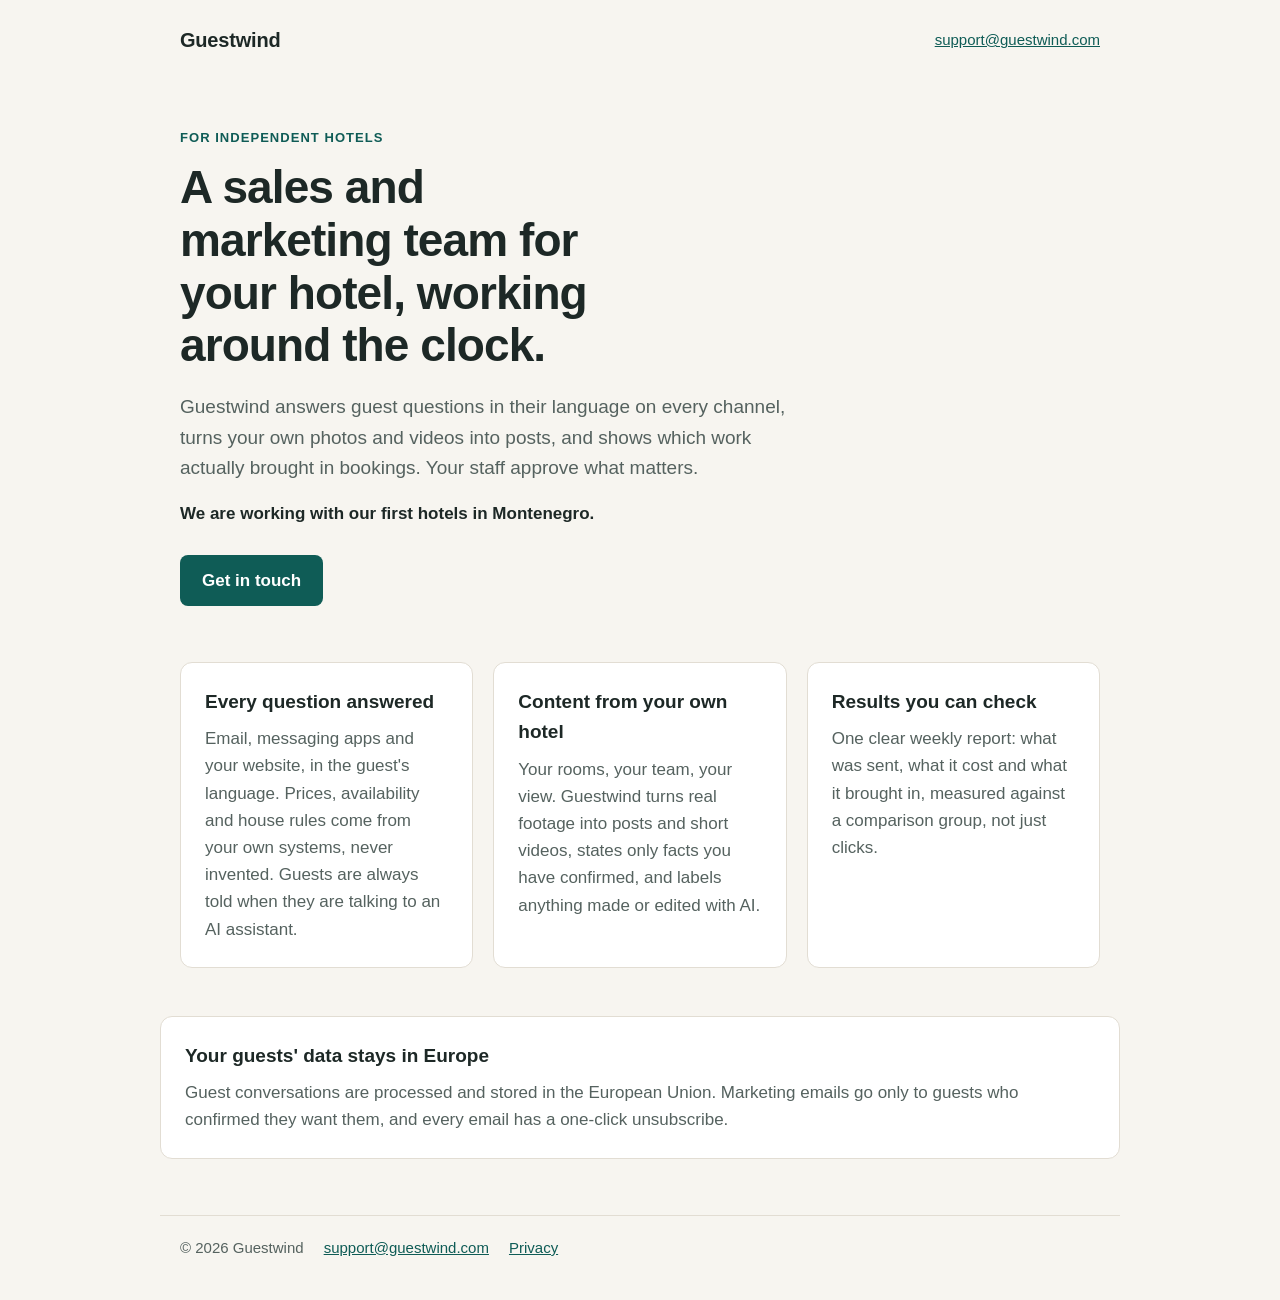
==== index.html @ 6e1060f8 "feat: temporary Guestwind homepage and website privacy notice Co-Authored-By: Claude Opus 5.5 <norep" ====
<!doctype html>
<html lang="en">
<head>
  <meta charset="utf-8">
  <meta name="viewport" content="width=device-width, initial-scale=1">
  <title>Guestwind – sales and marketing for independent hotels</title>
  <meta name="description" content="Guestwind answers guest questions on every channel, turns a hotel's own photos and videos into posts, and shows what really brought in bookings. Hotel staff approve what matters.">
  <link rel="icon" href="data:image/svg+xml,%3Csvg xmlns='http://www.w3.org/2000/svg' viewBox='0 0 32 32'%3E%3Ccircle cx='16' cy='16' r='14' fill='%230f5c56'/%3E%3Cpath d='M9 18c4-6 10-6 14 0' stroke='%23fff' stroke-width='2.5' fill='none' stroke-linecap='round'/%3E%3C/svg%3E">
  <link rel="stylesheet" href="style.css">
</head>
<body>
  <header class="wrap top">
    <span class="logo">Guestwind</span>
    <a class="contact-link" href="mailto:support@guestwind.com">support@guestwind.com</a>
  </header>

  <main>
    <section class="wrap hero">
      <p class="eyebrow">For independent hotels</p>
      <h1>A sales and marketing team for your hotel, working around the clock.</h1>
      <p class="lead">Guestwind answers guest questions in their language on every channel, turns your own photos and
        videos into posts, and shows which work actually brought in bookings. Your staff approve what matters.</p>
      <p class="status">We are working with our first hotels in Montenegro.</p>
      <a class="button" href="mailto:support@guestwind.com?subject=Guestwind">Get in touch</a>
    </section>

    <section class="wrap points">
      <article>
        <h2>Every question answered</h2>
        <p>Email, messaging apps and your website, in the guest's language. Prices, availability and house rules come
          from your own systems, never invented. Guests are always told when they are talking to an AI assistant.</p>
      </article>
      <article>
        <h2>Content from your own hotel</h2>
        <p>Your rooms, your team, your view. Guestwind turns real footage into posts and short videos, states only
          facts you have confirmed, and labels anything made or edited with AI.</p>
      </article>
      <article>
        <h2>Results you can check</h2>
        <p>One clear weekly report: what was sent, what it cost and what it brought in, measured against a comparison
          group, not just clicks.</p>
      </article>
    </section>

    <section class="wrap note">
      <h2>Your guests' data stays in Europe</h2>
      <p>Guest conversations are processed and stored in the European Union. Marketing emails go only to guests who
        confirmed they want them, and every email has a one-click unsubscribe.</p>
    </section>
  </main>

  <footer class="wrap foot">
    <span>© 2026 Guestwind</span>
    <a href="mailto:support@guestwind.com">support@guestwind.com</a>
    <a href="privacy.html">Privacy</a>
  </footer>
</body>
</html>
---- style.css ----
:root {
  --bg: #f7f5f0;
  --ink: #1d2826;
  --muted: #55625f;
  --brand: #0f5c56;
  --brand-ink: #ffffff;
  --card: #ffffff;
  --line: #e2ddd3;
}

@media (prefers-color-scheme: dark) {
  :root {
    --bg: #141a19;
    --ink: #eef2f0;
    --muted: #a7b3b0;
    --brand: #4fb3a8;
    --brand-ink: #0c1312;
    --card: #1c2422;
    --line: #2c3634;
  }
}

* { box-sizing: border-box; }

body {
  margin: 0;
  background: var(--bg);
  color: var(--ink);
  font: 17px/1.6 -apple-system, BlinkMacSystemFont, "Segoe UI", Roboto, Helvetica, Arial, sans-serif;
}

a { color: var(--brand); }

.wrap { max-width: 960px; margin: 0 auto; padding: 0 20px; }

.top {
  display: flex;
  justify-content: space-between;
  align-items: center;
  gap: 16px;
  padding-top: 24px;
  padding-bottom: 24px;
}

.logo { font-weight: 700; font-size: 20px; letter-spacing: -0.01em; color: var(--ink); text-decoration: none; }
.contact-link { font-size: 15px; }

.hero { padding-top: 48px; padding-bottom: 56px; }
.eyebrow { color: var(--brand); font-weight: 600; text-transform: uppercase; letter-spacing: 0.08em; font-size: 13px; margin: 0 0 12px; }
h1 { font-size: clamp(30px, 5vw, 46px); line-height: 1.15; letter-spacing: -0.02em; margin: 0 0 20px; max-width: 18ch; }
.lead { font-size: 19px; color: var(--muted); max-width: 60ch; margin: 0 0 16px; }
.status { font-weight: 600; margin: 0 0 28px; }

.button {
  display: inline-block;
  background: var(--brand);
  color: var(--brand-ink);
  text-decoration: none;
  padding: 12px 22px;
  border-radius: 8px;
  font-weight: 600;
}

.points {
  display: grid;
  grid-template-columns: repeat(auto-fit, minmax(240px, 1fr));
  gap: 20px;
  padding-bottom: 48px;
}

.points article, .note {
  background: var(--card);
  border: 1px solid var(--line);
  border-radius: 12px;
  padding: 24px;
}

.note { margin-bottom: 56px; }
h2 { font-size: 19px; margin: 0 0 8px; }
.points p, .note p { margin: 0; color: var(--muted); }

.prose { max-width: 720px; padding-top: 24px; padding-bottom: 56px; }
.prose h1 { font-size: 32px; max-width: none; }
.prose h2 { margin-top: 28px; }

.foot {
  display: flex;
  flex-wrap: wrap;
  gap: 20px;
  border-top: 1px solid var(--line);
  padding-top: 20px;
  padding-bottom: 40px;
  color: var(--muted);
  font-size: 15px;
}
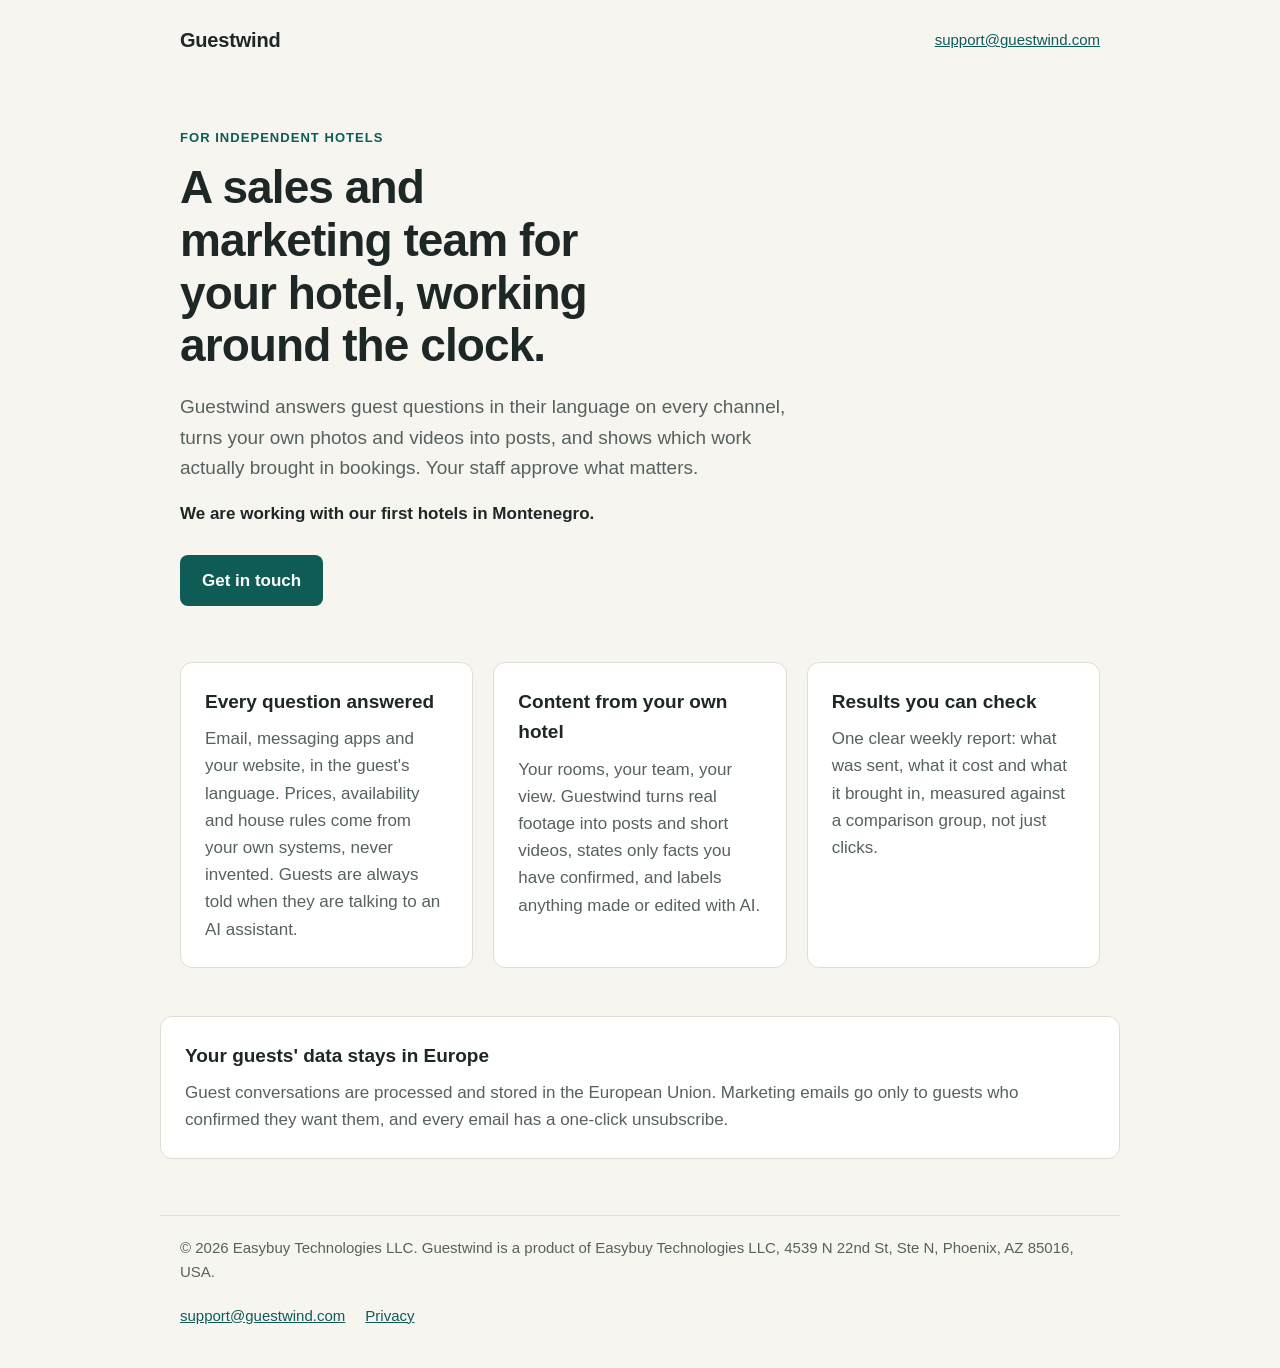
==== commit 66c180c3: "docs: name Easybuy Technologies LLC as the operator on the homepage and privacy notice Meta, Google " ====
--- a/index.html
+++ b/index.html
@@ -50,7 +50,8 @@
   </main>
 
   <footer class="wrap foot">
-    <span>© 2026 Guestwind</span>
+    <span>© 2026 Easybuy Technologies LLC. Guestwind is a product of Easybuy Technologies LLC, 4539 N 22nd St, Ste N,
+      Phoenix, AZ 85016, USA.</span>
     <a href="mailto:support@guestwind.com">support@guestwind.com</a>
     <a href="privacy.html">Privacy</a>
   </footer>
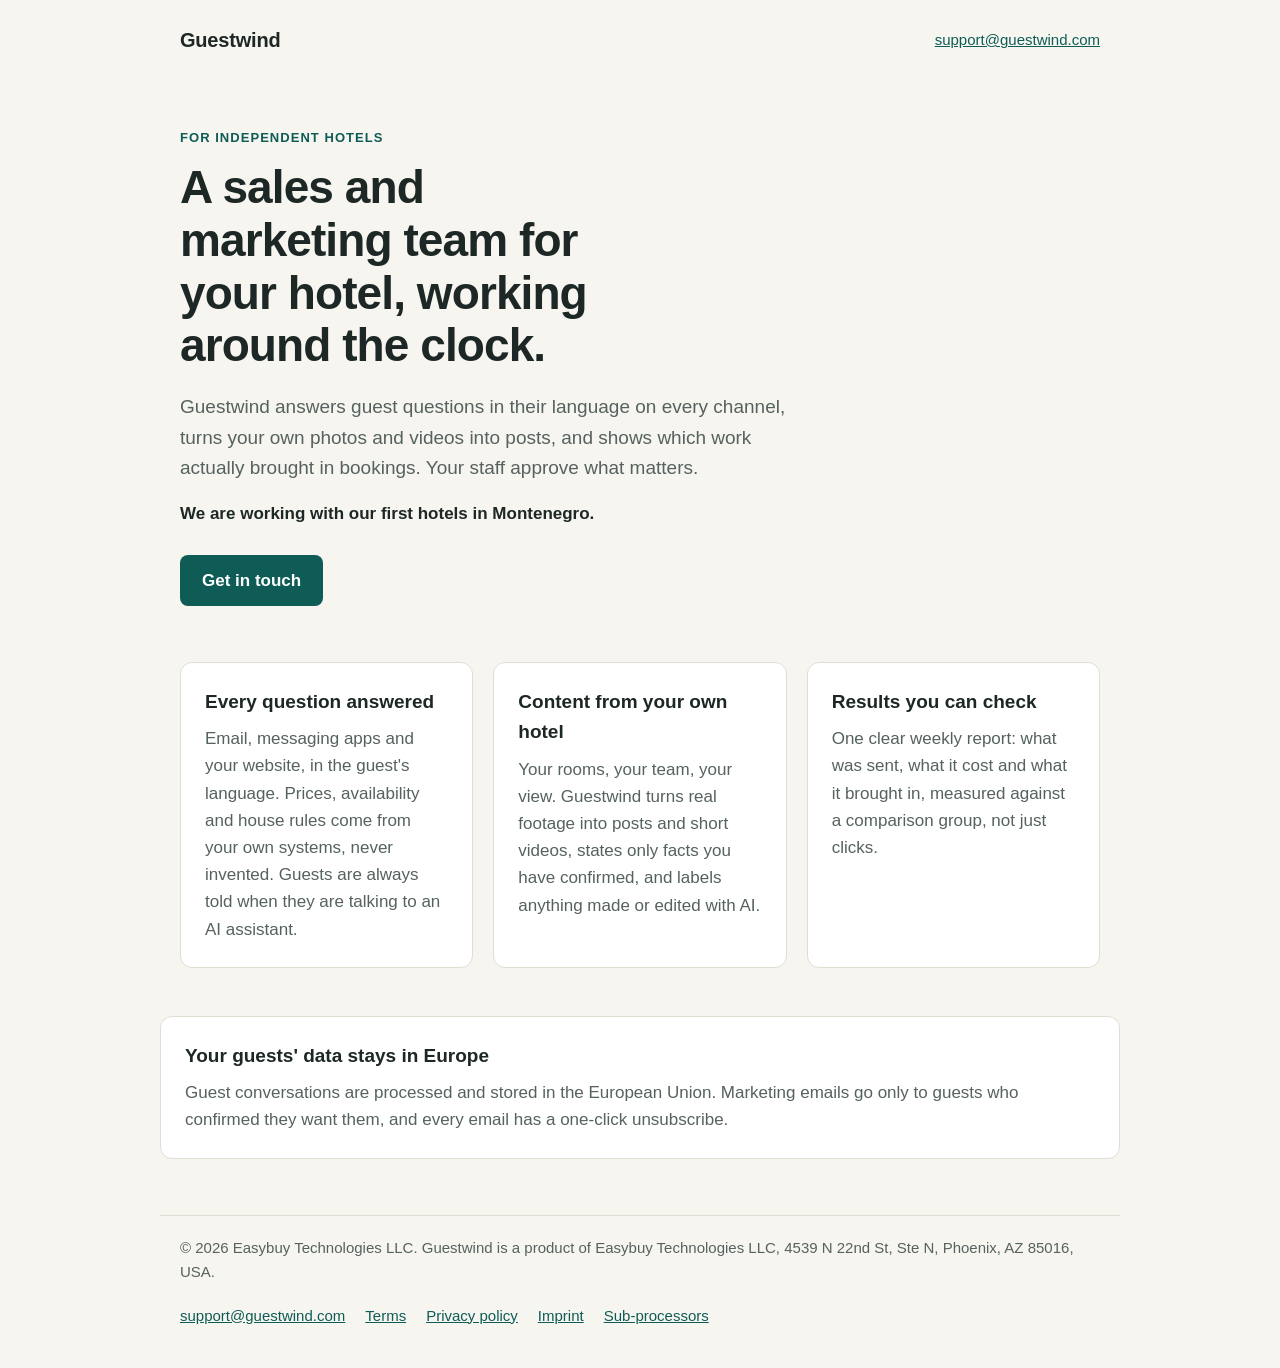
==== commit ac6b07d9: "Legal pages: terms, privacy policy, imprint and sub-processors (20 Nov 2026)" ====
--- a/index.html
+++ b/index.html
@@ -53,7 +53,10 @@
     <span>© 2026 Easybuy Technologies LLC. Guestwind is a product of Easybuy Technologies LLC, 4539 N 22nd St, Ste N,
       Phoenix, AZ 85016, USA.</span>
     <a href="mailto:support@guestwind.com">support@guestwind.com</a>
-    <a href="privacy.html">Privacy</a>
+    <a href="terms.html">Terms</a>
+    <a href="privacy-policy.html">Privacy policy</a>
+    <a href="imprint.html">Imprint</a>
+    <a href="subprocessors.html">Sub-processors</a>
   </footer>
 </body>
 </html>
--- a/style.css
+++ b/style.css
@@ -93,3 +93,24 @@
   color: var(--muted);
   font-size: 15px;
 }
+
+.updated { color: var(--muted); }
+.prose h3 { font-size: 17px; margin: 20px 0 6px; }
+.prose ul { padding-left: 22px; }
+.prose li { margin-bottom: 6px; }
+.table-wrap { overflow-x: auto; }
+.prose table { width: 100%; border-collapse: collapse; margin: 16px 0 8px; font-size: 15px; }
+.prose th, .prose td { text-align: left; vertical-align: top; padding: 10px 14px 10px 0; border-bottom: 1px solid var(--line); }
+.prose thead th { font-weight: 600; color: var(--muted); }
+.prose tbody th { font-weight: 600; min-width: 150px; }
+.prose dl { display: grid; grid-template-columns: minmax(140px, 220px) 1fr; gap: 8px 16px; margin: 16px 0; }
+.prose dt { color: var(--muted); }
+.prose dd { margin: 0; }
+.foot a { white-space: nowrap; }
+@media (max-width: 560px) {
+  .prose dl { grid-template-columns: 1fr; gap: 2px; }
+  .prose dt { margin-top: 10px; }
+  .prose thead { display: none; }
+  .prose tr { display: block; padding: 12px 0; border-bottom: 1px solid var(--line); }
+  .prose th, .prose td { display: block; padding: 2px 0; border: 0; }
+}
